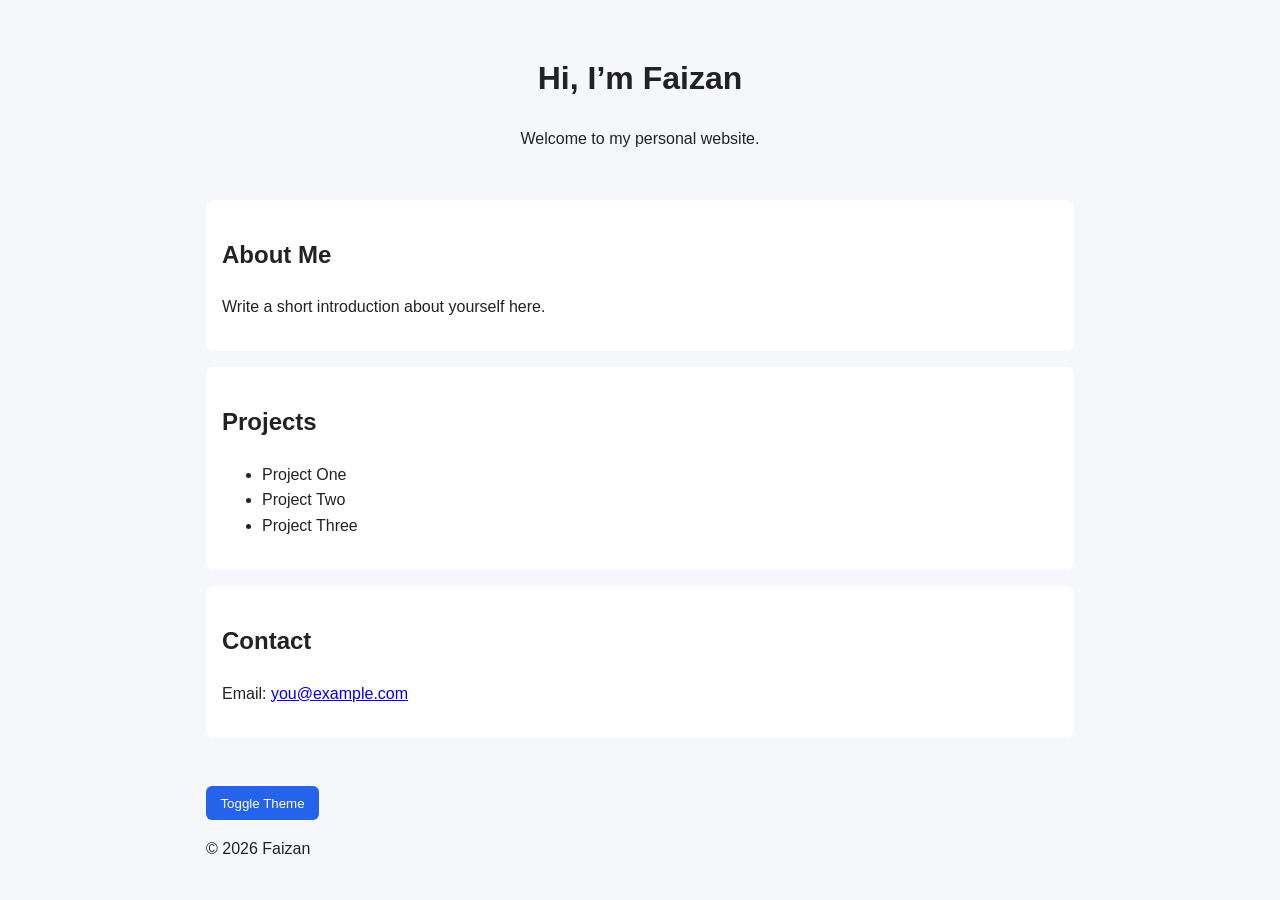
==== index.html @ 2e6a320c "Add basic personal website outline files" ====
<!doctype html>
<html lang="en">
  <head>
    <meta charset="UTF-8" />
    <meta name="viewport" content="width=device-width, initial-scale=1.0" />
    <title>My Personal Website</title>
    <link rel="stylesheet" href="styles.css" />
  </head>
  <body>
    <header class="site-header">
      <h1>Hi, I’m Faizan</h1>
      <p>Welcome to my personal website.</p>
    </header>

    <main>
      <section id="about">
        <h2>About Me</h2>
        <p>Write a short introduction about yourself here.</p>
      </section>

      <section id="projects">
        <h2>Projects</h2>
        <ul>
          <li>Project One</li>
          <li>Project Two</li>
          <li>Project Three</li>
        </ul>
      </section>

      <section id="contact">
        <h2>Contact</h2>
        <p>Email: <a href="mailto:you@example.com">you@example.com</a></p>
      </section>
    </main>

    <footer>
      <button id="theme-toggle" type="button">Toggle Theme</button>
      <p>&copy; <span id="year"></span> Faizan</p>
    </footer>

    <script src="script.js"></script>
  </body>
</html>
---- styles.css ----
* {
  box-sizing: border-box;
}

body {
  margin: 0;
  font-family: Arial, sans-serif;
  line-height: 1.6;
  background: #f5f7fb;
  color: #222;
}

.site-header,
main,
footer {
  max-width: 900px;
  margin: 0 auto;
  padding: 1rem;
}

.site-header {
  text-align: center;
  padding-top: 2rem;
}

section {
  background: #fff;
  border-radius: 8px;
  padding: 1rem;
  margin-bottom: 1rem;
}

button {
  background: #2563eb;
  color: #fff;
  border: none;
  border-radius: 6px;
  padding: 0.6rem 0.9rem;
  cursor: pointer;
}

.dark-mode {
  background: #111827;
  color: #f9fafb;
}

.dark-mode section {
  background: #1f2937;
}
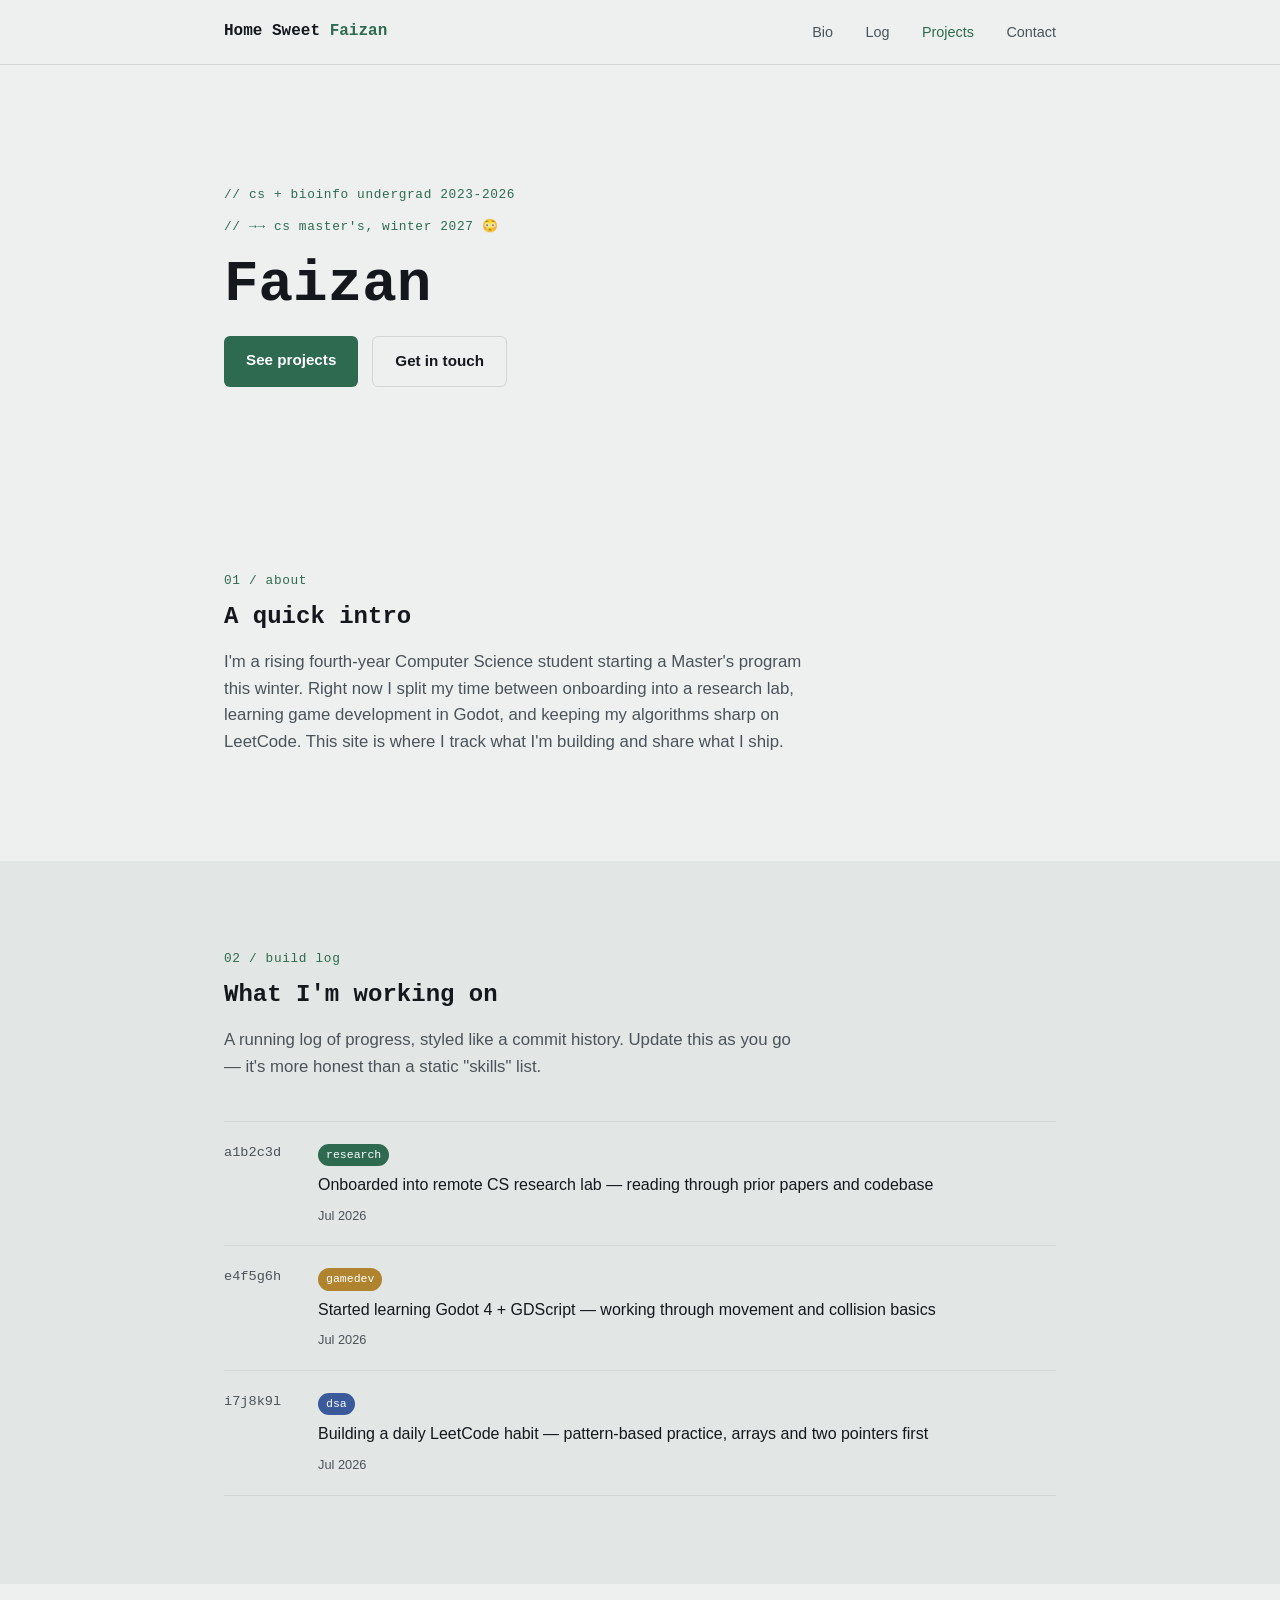
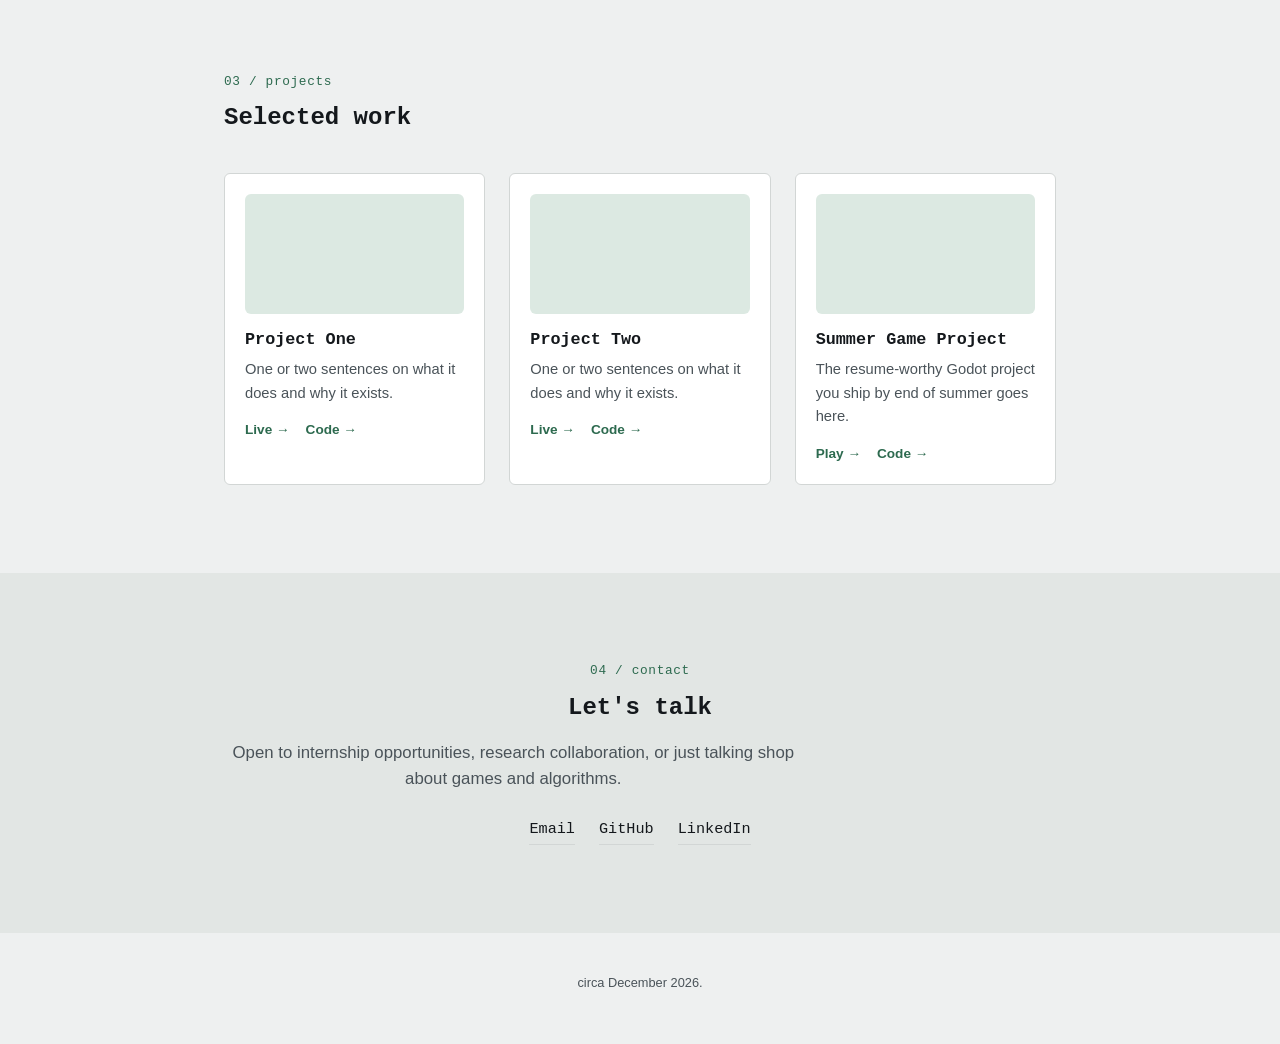
==== commit f3706135: "Headstart" ====
--- a/index.html
+++ b/index.html
@@ -1,43 +1,178 @@
-<!doctype html>
+<!DOCTYPE html>
 <html lang="en">
-  <head>
-    <meta charset="UTF-8" />
-    <meta name="viewport" content="width=device-width, initial-scale=1.0" />
-    <title>My Personal Website</title>
-    <link rel="stylesheet" href="styles.css" />
-  </head>
-  <body>
-    <header class="site-header">
-      <h1>Hi, I’m Faizan</h1>
-      <p>Welcome to my personal website.</p>
-    </header>
+<head>
+  <meta charset="UTF-8">
+  <meta name="author" content="Faizan Niazi">
+  <meta name="description" content="The aggregate of unredacted faizan files.">
+  <meta name="viewport" content="width=device-width, initial-scale=1.0">
+  <title>Home Sweet Faizan</title>
+  <link rel="stylesheet" href="style.css">
+</head>
+<body>
 
-    <main>
-      <section id="about">
-        <h2>About Me</h2>
-        <p>Write a short introduction about yourself here.</p>
-      </section>
+  <!-- ============ NAV BAR ============ -->
+  <header class="nav">
+    <div class="nav-inner">
+      <span class="nav-logo">Home Sweet <span class="accent">Faizan</span></span>
+      <nav>
+        <a href="#about">Bio</a>
+        <a href="#log">Log</a>
+        <a href="#projects">Projects</a>
+        <a href="#contact">Contact</a>
+      </nav>
+    </div>
+  </header>
 
-      <section id="projects">
-        <h2>Projects</h2>
-        <ul>
-          <li>Project One</li>
-          <li>Project Two</li>
-          <li>Project Three</li>
-        </ul>
-      </section>
+  <!-- ============ INTRO AKA HERO ============ -->
+  <section class="hero">
+    <div class="hero-inner">
+      <p class="eyebrow">// cs + bioinfo undergrad 2023-2026 </p>
+      <p class="eyebrow">// →→ cs master's, winter 2027 😳</p>
+      <h1>Faizan</h1>
+      <!-- <p class="hero-sub">
+        There are dangers and a ship in the harbor is safe, <br>
+        but that's why we build harbors; that is not why we build ships.
+      </p>
+      <p class="hero-credits"> 
+        - That one Reddit comment I read long ago.
+      </p> -->
+      <div class="hero-actions">
+        <a href="#projects" class="btn btn-primary">See projects</a>
+        <a href="#contact" class="btn btn-ghost">Get in touch</a>
+      </div>
+    </div>
+  </section>
 
-      <section id="contact">
-        <h2>Contact</h2>
-        <p>Email: <a href="mailto:you@example.com">you@example.com</a></p>
-      </section>
-    </main>
 
-    <footer>
-      <button id="theme-toggle" type="button">Toggle Theme</button>
-      <p>&copy; <span id="year"></span> Faizan</p>
-    </footer>
+  <!-- ============ ABOOT ============ -->
+  <section id="about" class="section">
+    <div class="section-inner">
+      <p class="eyebrow">01 / about</p>
+      <h2>A quick intro</h2>
+      <p class="body-text">
+        I'm a rising fourth-year Computer Science student starting a
+        Master's program this winter. Right now I split my time between
+        onboarding into a research lab, learning game development in
+        Godot, and keeping my algorithms sharp on LeetCode. This site is
+        where I track what I'm building and share what I ship.
+      </p>
+      <!--
+        TIP: Replace the paragraph above with your own bio.
+        Keep it to 2-4 sentences — this section is a preview, not a resume.
+      -->
+    </div>
+  </section>
 
-    <script src="script.js"></script>
-  </body>
+  <!-- ============ BUILD LOG (signature element) ============ -->
+  <section id="log" class="section section-alt">
+    <div class="section-inner">
+      <p class="eyebrow">02 / build log</p>
+      <h2>What I'm working on</h2>
+      <p class="body-text muted">
+        A running log of progress, styled like a commit history.
+        Update this as you go — it's more honest than a static "skills" list.
+      </p>
+
+      <ul class="log">
+        <li class="log-entry">
+          <span class="log-hash">a1b2c3d</span>
+          <div class="log-content">
+            <span class="log-tag tag-research">research</span>
+            <p>Onboarded into remote CS research lab — reading through prior papers and codebase</p>
+            <span class="log-date">Jul 2026</span>
+          </div>
+        </li>
+        <li class="log-entry">
+          <span class="log-hash">e4f5g6h</span>
+          <div class="log-content">
+            <span class="log-tag tag-gamedev">gamedev</span>
+            <p>Started learning Godot 4 + GDScript — working through movement and collision basics</p>
+            <span class="log-date">Jul 2026</span>
+          </div>
+        </li>
+        <li class="log-entry">
+          <span class="log-hash">i7j8k9l</span>
+          <div class="log-content">
+            <span class="log-tag tag-dsa">dsa</span>
+            <p>Building a daily LeetCode habit — pattern-based practice, arrays and two pointers first</p>
+            <span class="log-date">Jul 2026</span>
+          </div>
+        </li>
+        <!--
+          TIP: Add a new <li class="log-entry"> block each time you finish
+          something worth noting. Swap the tag-* class to match: tag-research,
+          tag-gamedev, tag-dsa, or add your own color in style.css.
+        -->
+      </ul>
+    </div>
+  </section>
+
+  <!-- ============ PROJECTS ============ -->
+  <section id="projects" class="section">
+    <div class="section-inner">
+      <p class="eyebrow">03 / projects</p>
+      <h2>Selected work</h2>
+
+      <div class="project-grid">
+        <article class="project-card">
+          <div class="project-thumb" aria-hidden="true"></div>
+          <h3>Project One</h3>
+          <p>One or two sentences on what it does and why it exists.</p>
+          <div class="project-links">
+            <a href="#">Live →</a>
+            <a href="#">Code →</a>
+          </div>
+        </article>
+
+        <article class="project-card">
+          <div class="project-thumb" aria-hidden="true"></div>
+          <h3>Project Two</h3>
+          <p>One or two sentences on what it does and why it exists.</p>
+          <div class="project-links">
+            <a href="#">Live →</a>
+            <a href="#">Code →</a>
+          </div>
+        </article>
+
+        <article class="project-card">
+          <div class="project-thumb" aria-hidden="true"></div>
+          <h3>Summer Game Project</h3>
+          <p>The resume-worthy Godot project you ship by end of summer goes here.</p>
+          <div class="project-links">
+            <a href="#">Play →</a>
+            <a href="#">Code →</a>
+          </div>
+        </article>
+      </div>
+      <!--
+        TIP: Duplicate a <article class="project-card"> block for each
+        new project. Replace project-thumb with a real <img> once you
+        have screenshots.
+      -->
+    </div>
+  </section>
+
+  <!-- ============ CONTACT ============ -->
+  <section id="contact" class="section section-alt">
+    <div class="section-inner center">
+      <p class="eyebrow">04 / contact</p>
+      <h2>Let's talk</h2>
+      <p class="body-text">
+        Open to internship opportunities, research collaboration, or just
+        talking shop about games and algorithms.
+      </p>
+      <div class="contact-links">
+        <a href="mailto:faizananiazi@gmail.com">Email</a>
+        <a href="https://github.com/Faizanni" target="_blank" rel="noopener">GitHub</a>
+        <a href="https://linkedin.com/in/faizanniazi" target="_blank" rel="noopener">LinkedIn</a>
+      </div>
+    </div>
+  </section>
+
+  <footer class="footer">
+    <p>circa <span id="last-updated"></span>.</p>
+  </footer>
+
+  <script src="script.js"></script>
+</body>
 </html>
--- a/style.css
+++ b/style.css
@@ -0,0 +1,286 @@
+:root {
+  /* Color */
+  --bg:          #EEF0F0;   /* page background — cool off-white */
+  --bg-alt:      #E2E6E4;   /* alternating section background */
+  --ink:         #14181C;   /* primary text */
+  --ink-soft:    #4A5359;   /* secondary text */
+  --card:        #FFFFFF;   /* card surfaces */
+  --accent:      #2D6A4F;   /* forest green — growth / progress */
+  --accent-soft: #DCE9E2;   /* accent tint for backgrounds */
+  --gold:        #B0842E;   /* secondary accent — used sparingly */
+  --line:        #D2D6D5;   /* hairline borders */
+
+  /* Type */
+  --font-display: "IBM Plex Mono", "SFMono-Regular", Consolas, monospace;
+  --font-body:    "IBM Plex Sans", -apple-system, "Segoe UI", sans-serif;
+
+  /* Layout */
+  --max-width: 880px;
+  --radius: 6px;
+}
+
+/* =========================================================
+   RESET
+   ========================================================= */
+* { box-sizing: border-box; }
+html, body {
+  margin: 0;
+  padding: 0;
+}
+body {
+  background: var(--bg);
+  color: var(--ink);
+  font-family: var(--font-body);
+  line-height: 1.6;
+  -webkit-font-smoothing: antialiased;
+}
+a {
+  color: inherit;
+  text-decoration: none;
+}
+h1, h2, h3 {
+  font-family: var(--font-display);
+  margin: 0 0 0.4em 0;
+  line-height: 1.2;
+}
+img { max-width: 100%; display: block; }
+
+:focus-visible {
+  outline: 2px solid var(--accent);
+  outline-offset: 3px;
+}
+
+@media (prefers-reduced-motion: reduce) {
+  * { animation: none !important; transition: none !important; }
+}
+
+/* =========================================================
+   SHARED LAYOUT
+   ========================================================= */
+.section-inner, .nav-inner, .hero-inner {
+  max-width: var(--max-width);
+  margin: 0 auto;
+  padding: 0 24px;
+}
+.section {
+  padding: 88px 0;
+  background: var(--bg);
+}
+.section-alt {
+  background: var(--bg-alt);
+}
+.center { text-align: center; }
+
+.eyebrow {
+  font-family: var(--font-display);
+  font-size: 0.8rem;
+  letter-spacing: 0.05em;
+  color: var(--accent);
+  margin: 0 0 12px 0;
+}
+
+.body-text {
+  max-width: 62ch;
+  color: var(--ink-soft);
+  font-size: 1.05rem;
+}
+.body-text.muted { margin-bottom: 32px; }
+
+/* =========================================================
+   NAV
+   ========================================================= */
+.nav {
+  position: sticky;
+  top: 0;
+  z-index: 10;
+  background: rgba(238, 240, 240, 0.85);
+  backdrop-filter: blur(8px);
+  border-bottom: 1px solid var(--line);
+}
+.nav-inner {
+  display: flex;
+  align-items: center;
+  justify-content: space-between;
+  height: 64px;
+}
+.nav-logo {
+  font-family: var(--font-display);
+  font-weight: 600;
+}
+.nav-logo .accent { color: var(--accent); }
+.nav nav a {
+  margin-left: 28px;
+  font-size: 0.9rem;
+  color: var(--ink-soft);
+  transition: color 0.15s ease;
+}
+.nav nav a:hover { color: var(--accent); }
+
+/* =========================================================
+   HERO
+   ========================================================= */
+.hero {
+  padding: 120px 0 96px 0;
+}
+.hero h1 {
+  font-size: clamp(2.4rem, 6vw, 3.6rem);
+  margin-bottom: 0.3em;
+}
+.hero-sub {
+  max-width: 52ch;
+  font-style:italic;
+  font-size: 1.15rem;
+  color: var(--ink-soft);
+  margin-bottom: 36px;
+}
+.hero-credits {
+  text-align: center;
+  /* font-style:italic; */
+  font-size: 0.85rem;
+  color: var(--ink-soft);
+}
+.hero-actions { display: flex; gap: 14px; flex-wrap: wrap; }
+
+.btn {
+  display: inline-block;
+  padding: 12px 22px;
+  border-radius: var(--radius);
+  font-size: 0.95rem;
+  font-weight: 600;
+  transition: transform 0.15s ease, background 0.15s ease;
+}
+.btn:hover { transform: translateY(-1px); }
+.btn-primary {
+  background: var(--accent);
+  color: #fff;
+}
+.btn-primary:hover { background: #245a41; }
+.btn-ghost {
+  border: 1px solid var(--line);
+  color: var(--ink);
+}
+.btn-ghost:hover { border-color: var(--accent); color: var(--accent); }
+
+/* =========================================================
+   BUILD LOG (signature element)
+   ========================================================= */
+.log {
+  list-style: none;
+  margin: 40px 0 0 0;
+  padding: 0;
+  border-top: 1px solid var(--line);
+}
+.log-entry {
+  display: flex;
+  gap: 20px;
+  padding: 18px 0;
+  border-bottom: 1px solid var(--line);
+}
+.log-hash {
+  flex-shrink: 0;
+  font-family: var(--font-display);
+  font-size: 0.85rem;
+  color: var(--ink-soft);
+  padding-top: 2px;
+  width: 74px;
+}
+.log-content p {
+  margin: 6px 0 4px 0;
+}
+.log-tag {
+  display: inline-block;
+  font-family: var(--font-display);
+  font-size: 0.72rem;
+  padding: 2px 8px;
+  border-radius: 999px;
+  color: #fff;
+}
+.tag-research { background: var(--accent); }
+.tag-gamedev  { background: var(--gold); }
+.tag-dsa      { background: #3A5A9B; }
+
+.log-date {
+  font-size: 0.8rem;
+  color: var(--ink-soft);
+}
+
+/* =========================================================
+   PROJECTS
+   ========================================================= */
+.project-grid {
+  display: grid;
+  grid-template-columns: repeat(auto-fit, minmax(220px, 1fr));
+  gap: 24px;
+  margin-top: 40px;
+}
+.project-card {
+  background: var(--card);
+  border: 1px solid var(--line);
+  border-radius: var(--radius);
+  padding: 20px;
+  transition: box-shadow 0.15s ease, transform 0.15s ease;
+}
+.project-card:hover {
+  box-shadow: 0 6px 20px rgba(20, 24, 28, 0.08);
+  transform: translateY(-2px);
+}
+.project-thumb {
+  height: 120px;
+  border-radius: var(--radius);
+  background: var(--accent-soft);
+  margin-bottom: 16px;
+}
+.project-card h3 { font-size: 1.05rem; }
+.project-card p {
+  color: var(--ink-soft);
+  font-size: 0.92rem;
+  margin: 8px 0 14px 0;
+}
+.project-links { display: flex; gap: 16px; }
+.project-links a {
+  font-size: 0.85rem;
+  font-weight: 600;
+  color: var(--accent);
+}
+
+/* =========================================================
+   CONTACT
+   ========================================================= */
+.contact-links {
+  display: flex;
+  gap: 24px;
+  justify-content: center;
+  margin-top: 24px;
+  flex-wrap: wrap;
+}
+.contact-links a {
+  font-family: var(--font-display);
+  font-size: 0.95rem;
+  border-bottom: 1px solid var(--line);
+  padding-bottom: 2px;
+  transition: border-color 0.15s ease, color 0.15s ease;
+}
+.contact-links a:hover {
+  color: var(--accent);
+  border-color: var(--accent);
+}
+
+/* =========================================================
+   FOOTER
+   ========================================================= */
+.footer {
+  text-align: center;
+  padding: 28px 0 40px 0;
+  font-size: 0.8rem;
+  color: var(--ink-soft);
+}
+
+/* =========================================================
+   RESPONSIVE
+   ========================================================= */
+@media (max-width: 600px) {
+  .nav nav a { margin-left: 16px; font-size: 0.82rem; }
+  .section { padding: 64px 0; }
+  .log-entry { flex-direction: column; gap: 6px; }
+  .log-hash { width: auto; }
+}
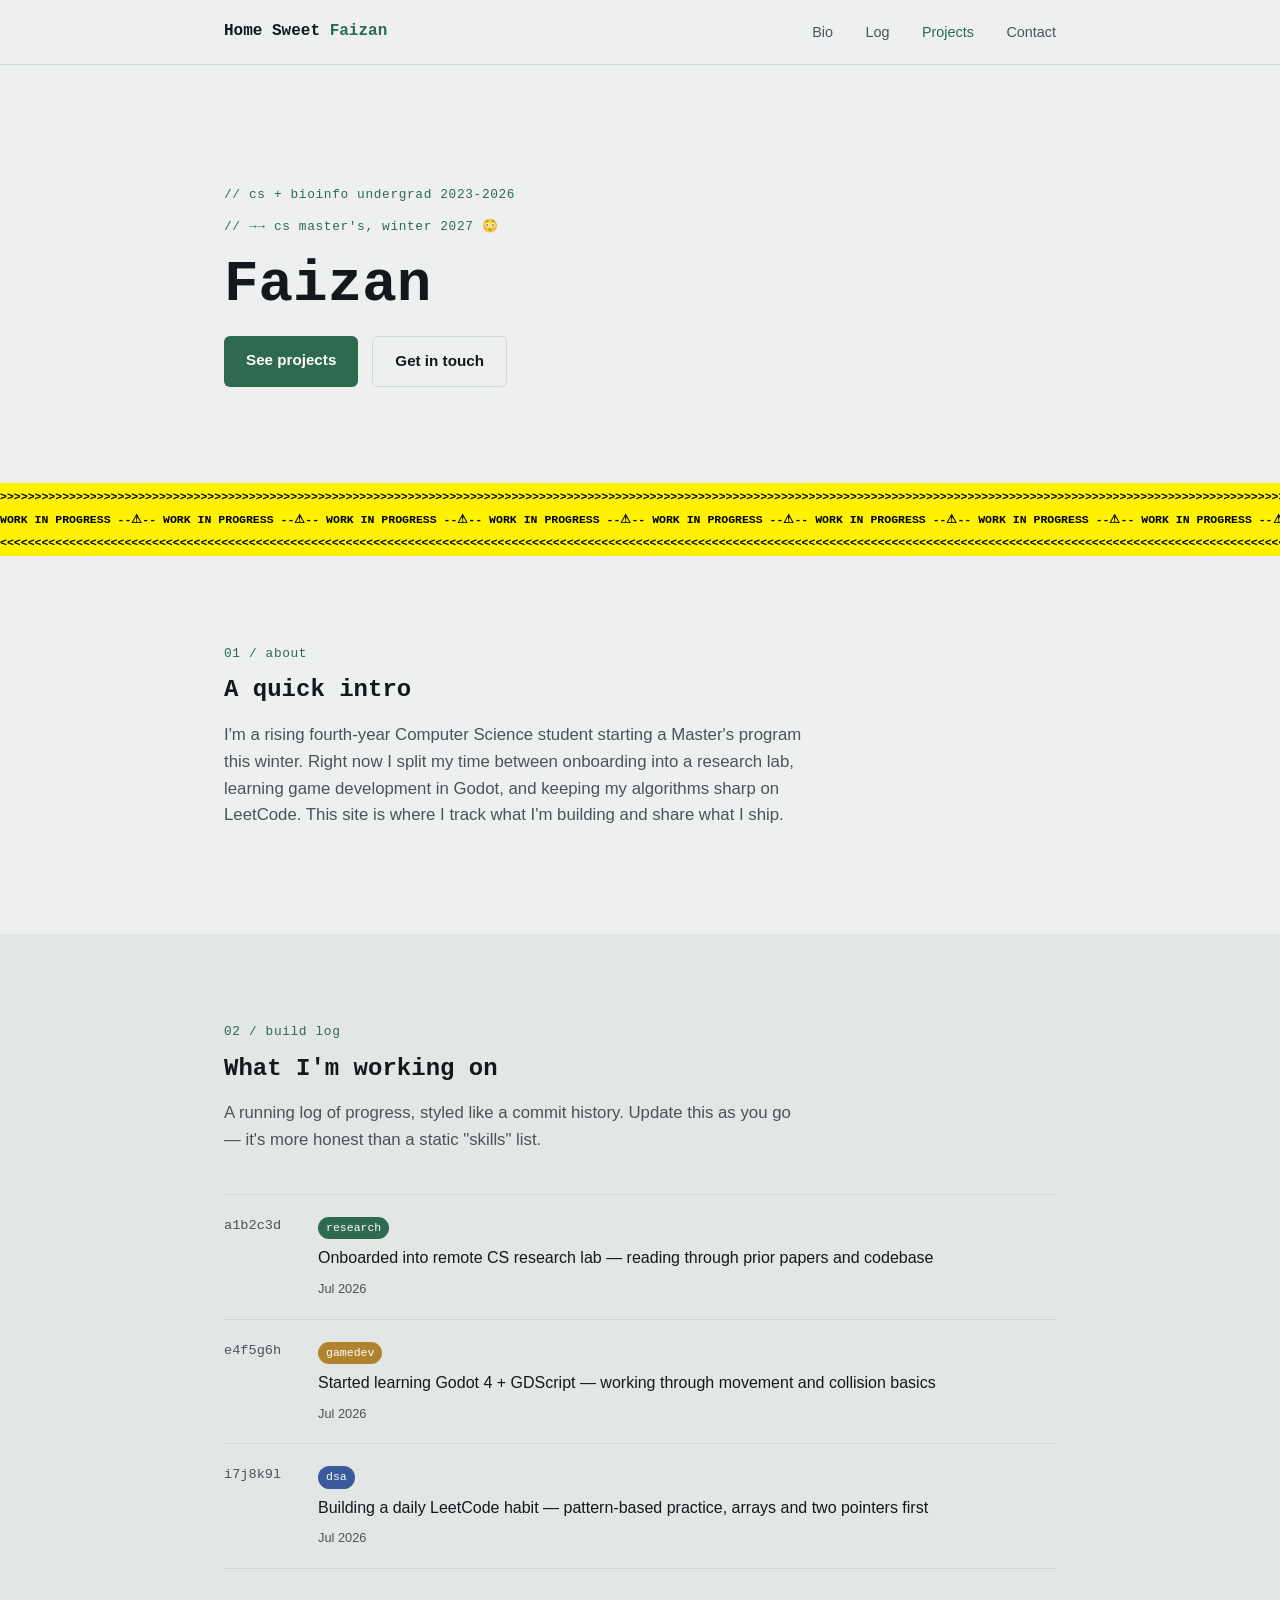
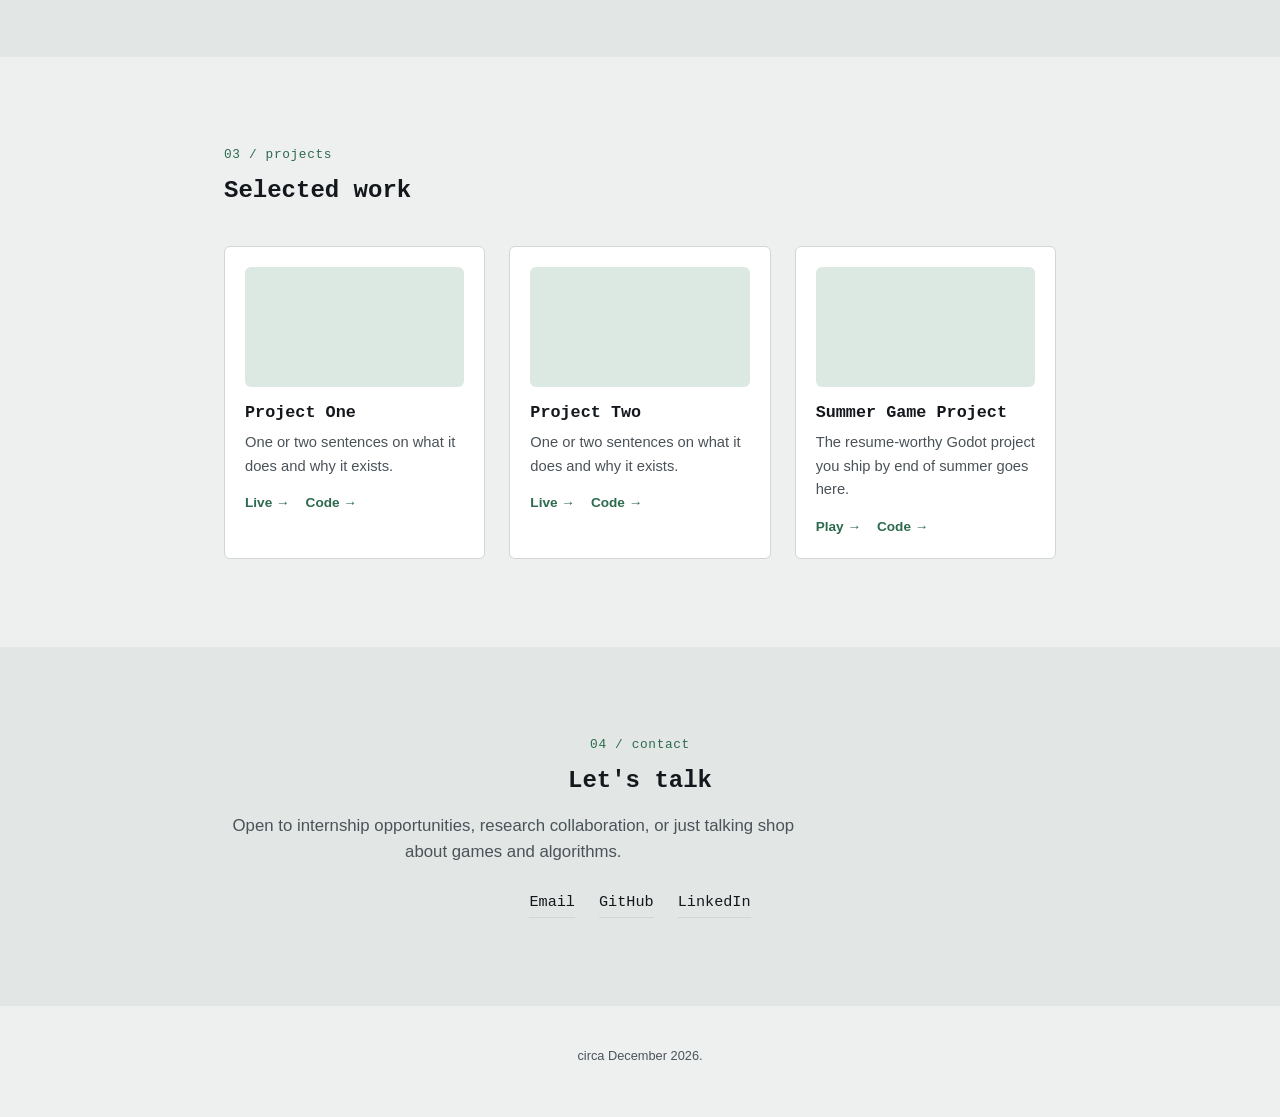
==== commit 8fbdc633: "Added Caution Tape for WIP areas" ====
--- a/index.html
+++ b/index.html
@@ -43,6 +43,8 @@
     </div>
   </section>
 
+  <!-- ============ WIP ============ -->
+  <wip-banner></wip-banner>
 
   <!-- ============ ABOOT ============ -->
   <section id="about" class="section">
--- a/style.css
+++ b/style.css
@@ -284,3 +284,25 @@
   .log-entry { flex-direction: column; gap: 6px; }
   .log-hash { width: auto; }
 }
+
+/* =========================================================
+   WIP BANNER
+   ========================================================= */
+wip-banner {
+  display: block;
+  width: 100vw;
+  margin-left: calc(50% - 50vw);
+  overflow: hidden;
+  padding: 2px 0;
+  color: #000000;
+  background: #fff200;
+  font-family: var(--font-display);
+  font-size: 0.72rem;
+  font-weight: bold;
+  line-height: 2;
+  white-space: nowrap;
+}
+
+wip-banner div {
+  width: max-content;
+}
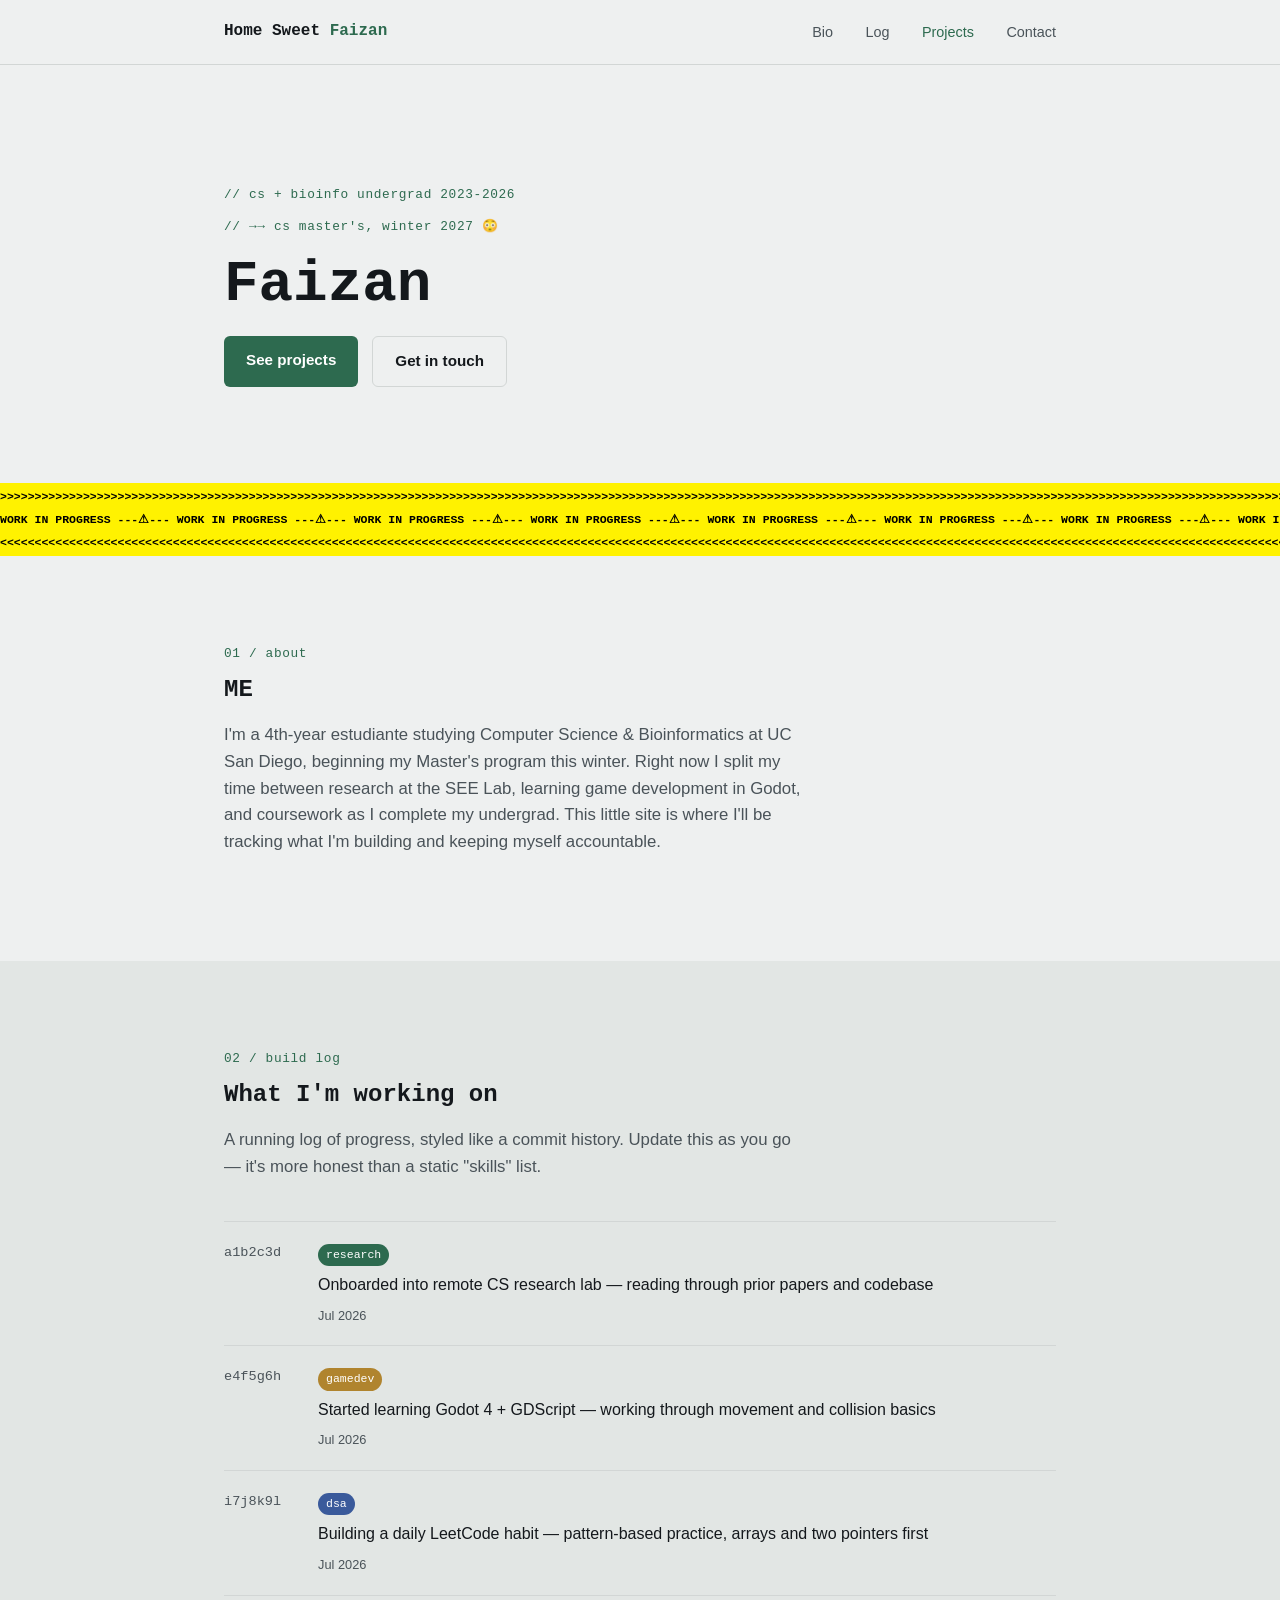
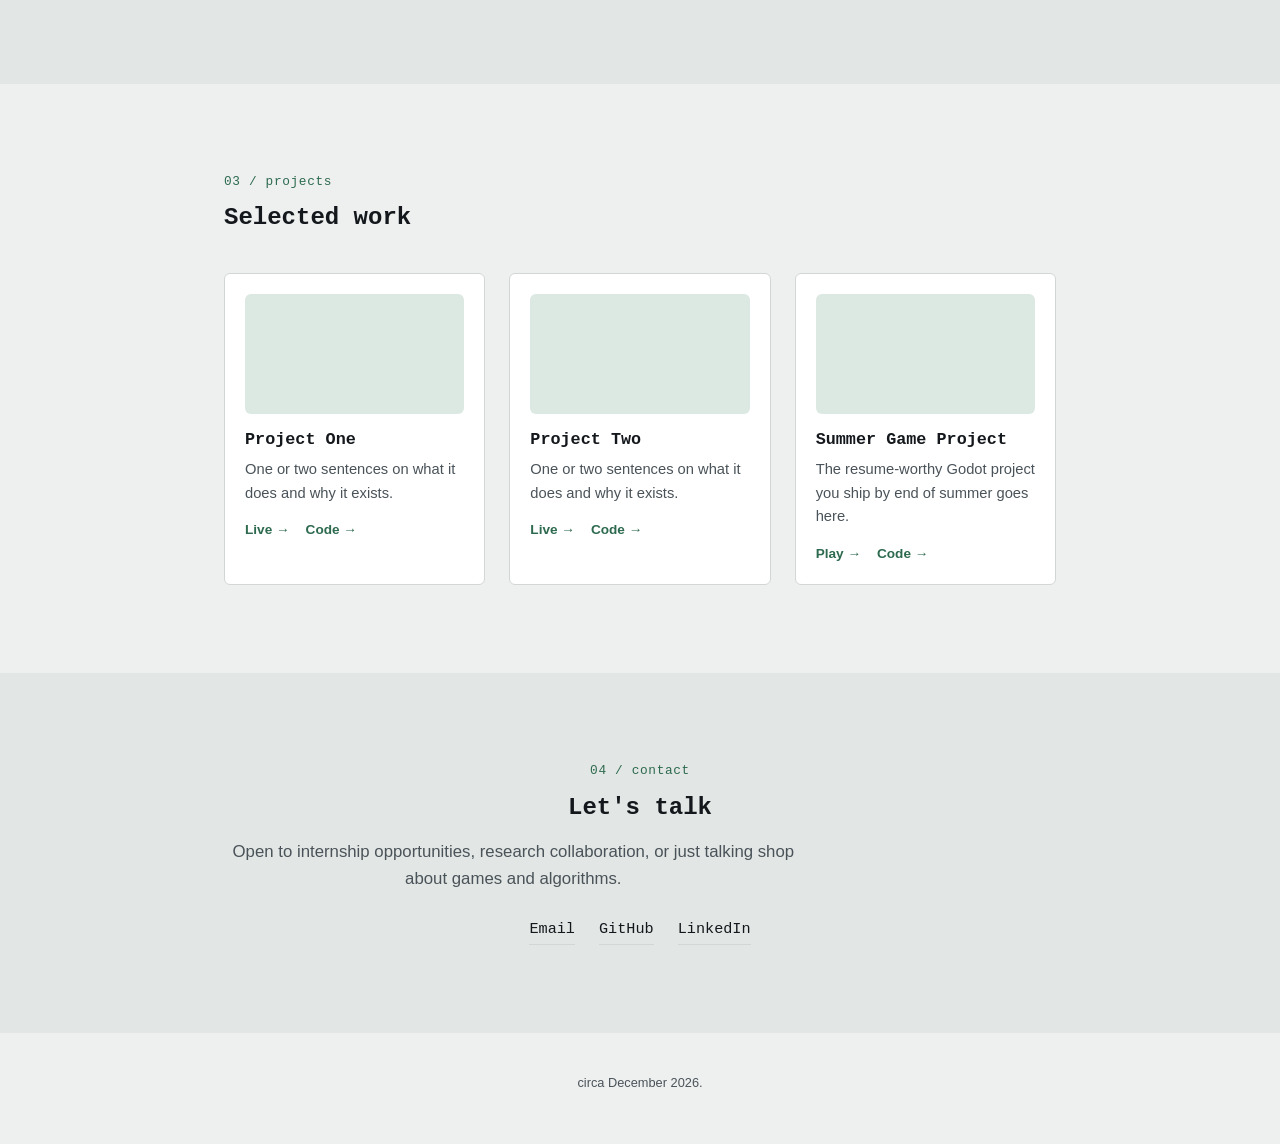
==== commit 1d56d53d: "WIP Scrolls across page & Is Toggleable" ====
--- a/index.html
+++ b/index.html
@@ -50,18 +50,14 @@
   <section id="about" class="section">
     <div class="section-inner">
       <p class="eyebrow">01 / about</p>
-      <h2>A quick intro</h2>
+      <h2>ME</h2>
       <p class="body-text">
-        I'm a rising fourth-year Computer Science student starting a
-        Master's program this winter. Right now I split my time between
-        onboarding into a research lab, learning game development in
-        Godot, and keeping my algorithms sharp on LeetCode. This site is
-        where I track what I'm building and share what I ship.
+        I'm a 4th-year estudiante studying Computer Science & Bioinformatics
+        at UC San Diego, beginning my Master's program this winter. Right now I 
+        split my time between research at the SEE Lab, learning game development in
+        Godot, and coursework as I complete my undergrad. This little site is where
+        I'll be tracking what I'm building and keeping myself accountable.
       </p>
-      <!--
-        TIP: Replace the paragraph above with your own bio.
-        Keep it to 2-4 sentences — this section is a preview, not a resume.
-      -->
     </div>
   </section>
 
--- a/style.css
+++ b/style.css
@@ -301,8 +301,23 @@
   font-weight: bold;
   line-height: 2;
   white-space: nowrap;
+  cursor: pointer;
 }
 
 wip-banner div {
   width: max-content;
+}
+
+wip-banner div:nth-child(2) {
+  animation: wip-scroll 300s linear infinite;
+  will-change: transform;
+}
+
+wip-banner.is-paused div:nth-child(2) {
+  animation-play-state: paused;
+}
+
+@keyframes wip-scroll {
+  from { transform: translateX(0); }
+  to { transform: translateX(-10%); }
 }
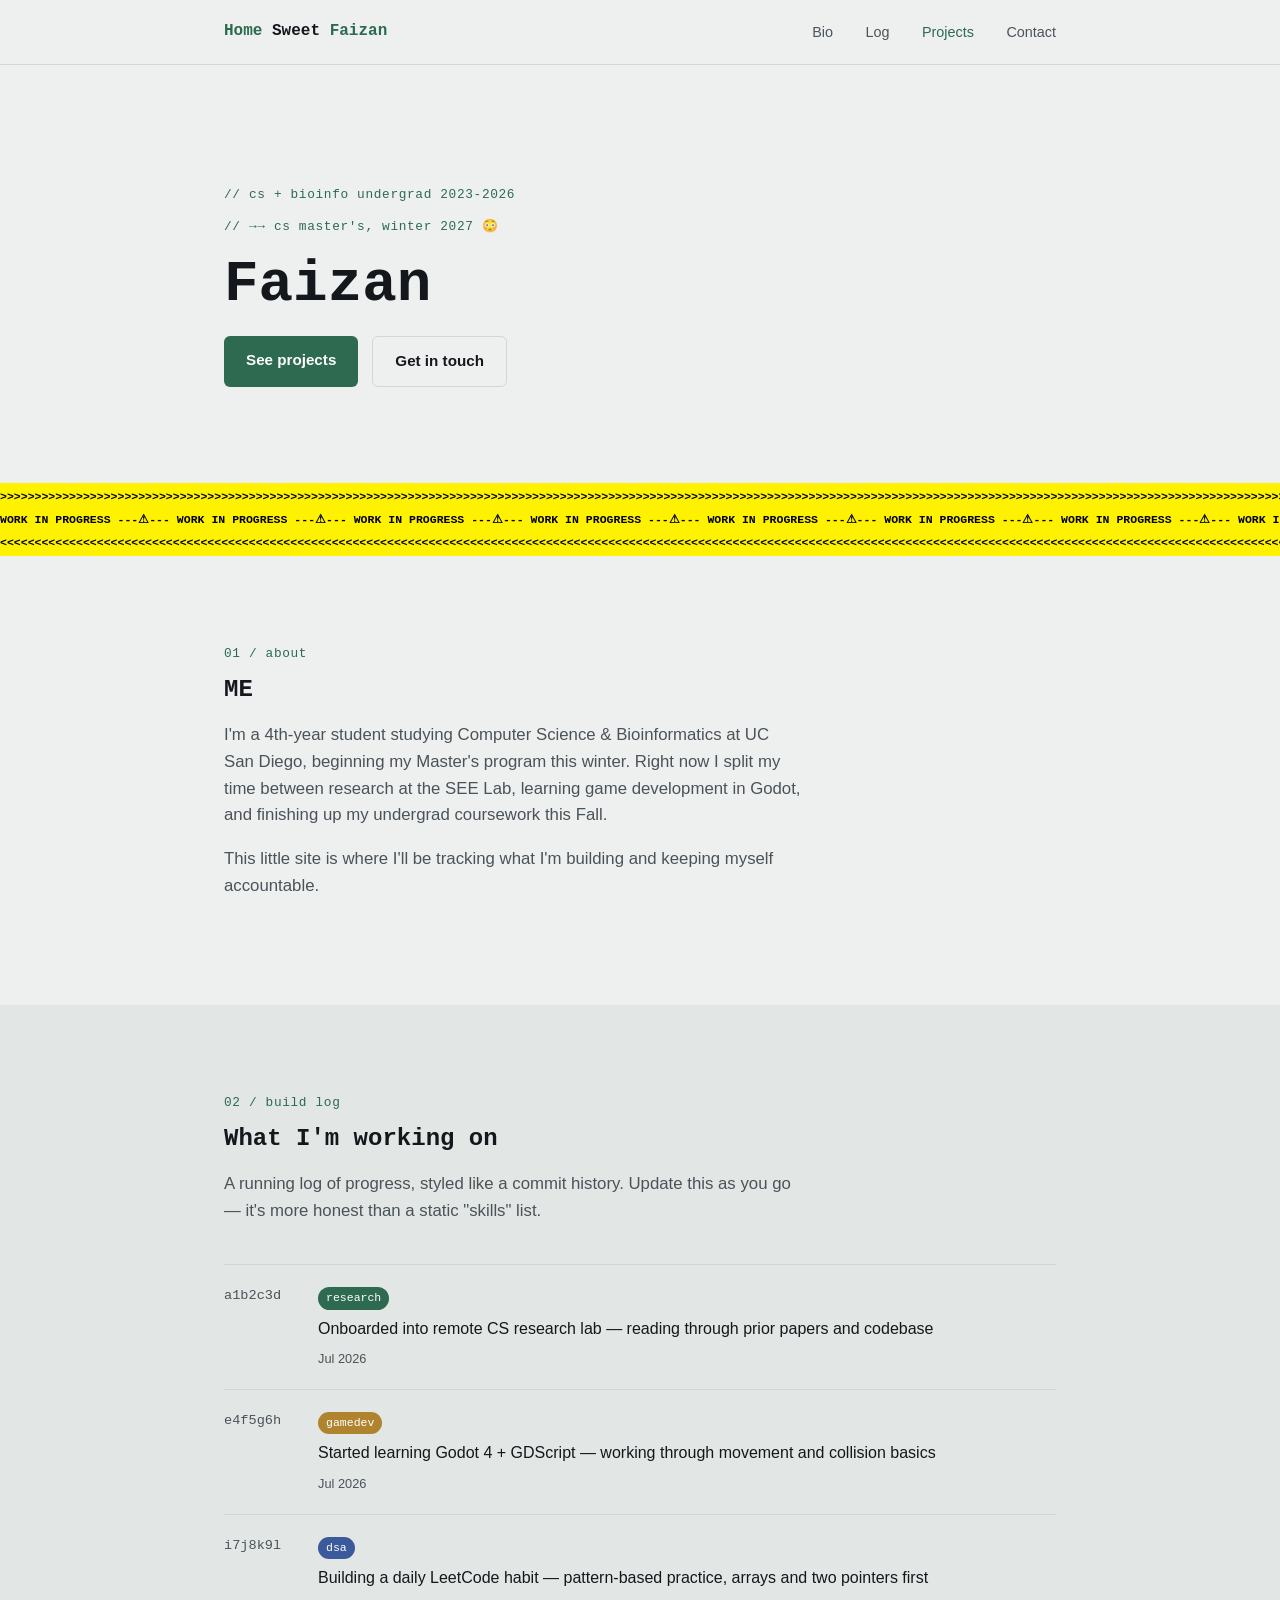
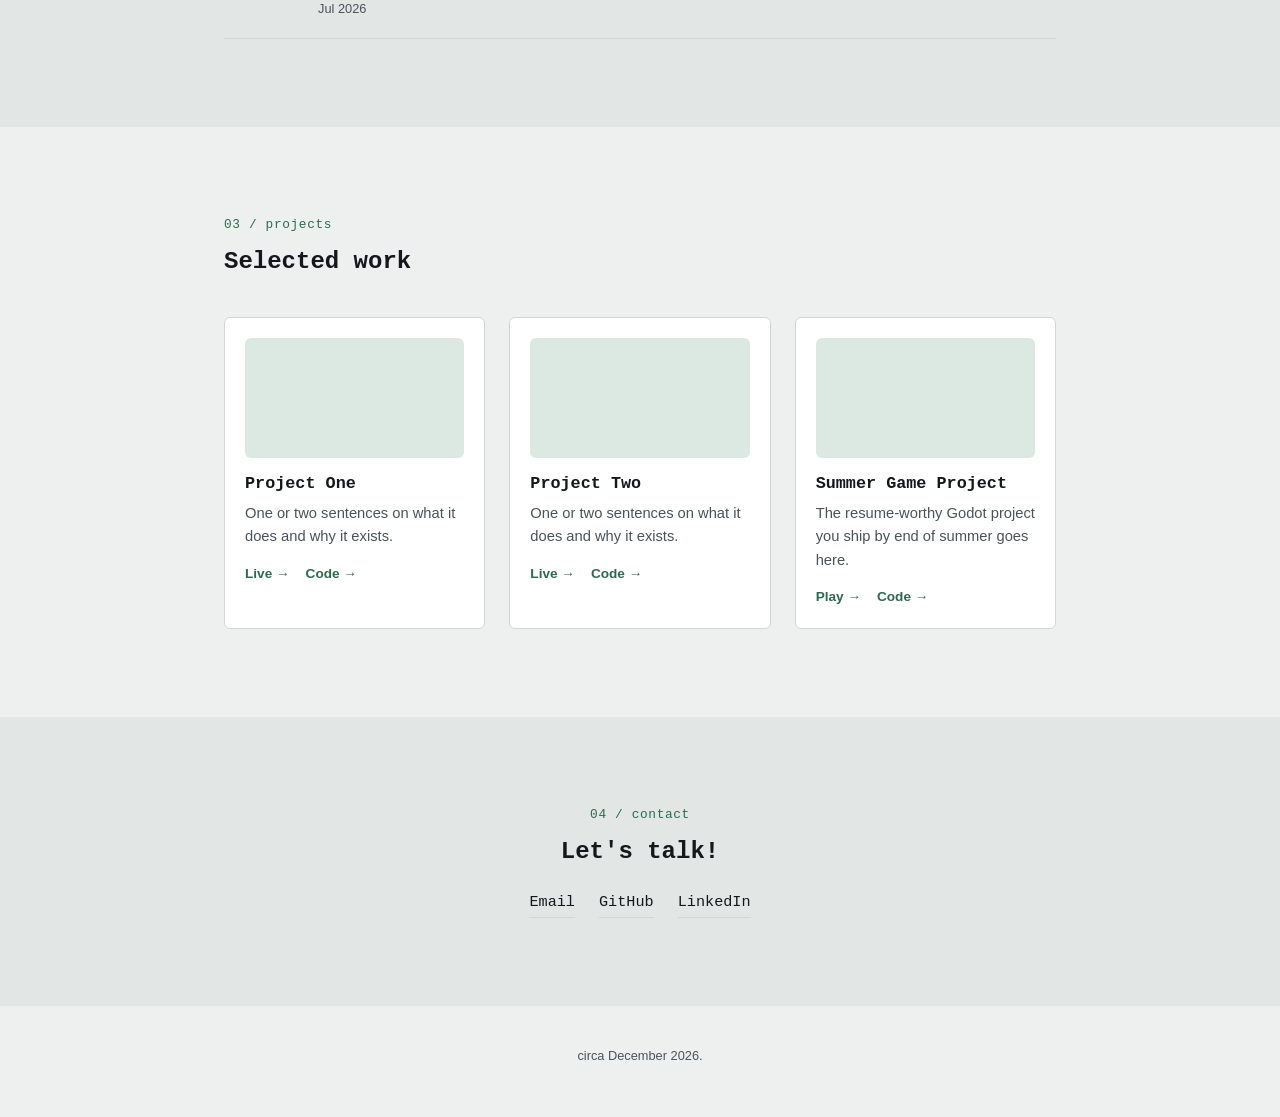
==== commit 573b6e71: "Updated About section" ====
--- a/index.html
+++ b/index.html
@@ -13,7 +13,7 @@
   <!-- ============ NAV BAR ============ -->
   <header class="nav">
     <div class="nav-inner">
-      <span class="nav-logo">Home Sweet <span class="accent">Faizan</span></span>
+      <span class="nav-logo"><span class="accent">Home</span> Sweet <span class="accent">Faizan</span></span>
       <nav>
         <a href="#about">Bio</a>
         <a href="#log">Log</a>
@@ -52,11 +52,14 @@
       <p class="eyebrow">01 / about</p>
       <h2>ME</h2>
       <p class="body-text">
-        I'm a 4th-year estudiante studying Computer Science & Bioinformatics
-        at UC San Diego, beginning my Master's program this winter. Right now I 
-        split my time between research at the SEE Lab, learning game development in
-        Godot, and coursework as I complete my undergrad. This little site is where
-        I'll be tracking what I'm building and keeping myself accountable.
+        I'm a 4th-year student studying Computer Science & Bioinformatics at 
+        UC San Diego, beginning my Master's program this winter. Right now I split 
+        my time between research at the SEE Lab, learning game development in Godot, 
+        and finishing up my undergrad coursework this Fall.
+      </p>
+      <p class="body-text">
+        This little site 
+        is where I'll be tracking what I'm building and keeping myself accountable.
       </p>
     </div>
   </section>
@@ -154,11 +157,7 @@
   <section id="contact" class="section section-alt">
     <div class="section-inner center">
       <p class="eyebrow">04 / contact</p>
-      <h2>Let's talk</h2>
-      <p class="body-text">
-        Open to internship opportunities, research collaboration, or just
-        talking shop about games and algorithms.
-      </p>
+      <h2>Let's talk!</h2>
       <div class="contact-links">
         <a href="mailto:faizananiazi@gmail.com">Email</a>
         <a href="https://github.com/Faizanni" target="_blank" rel="noopener">GitHub</a>
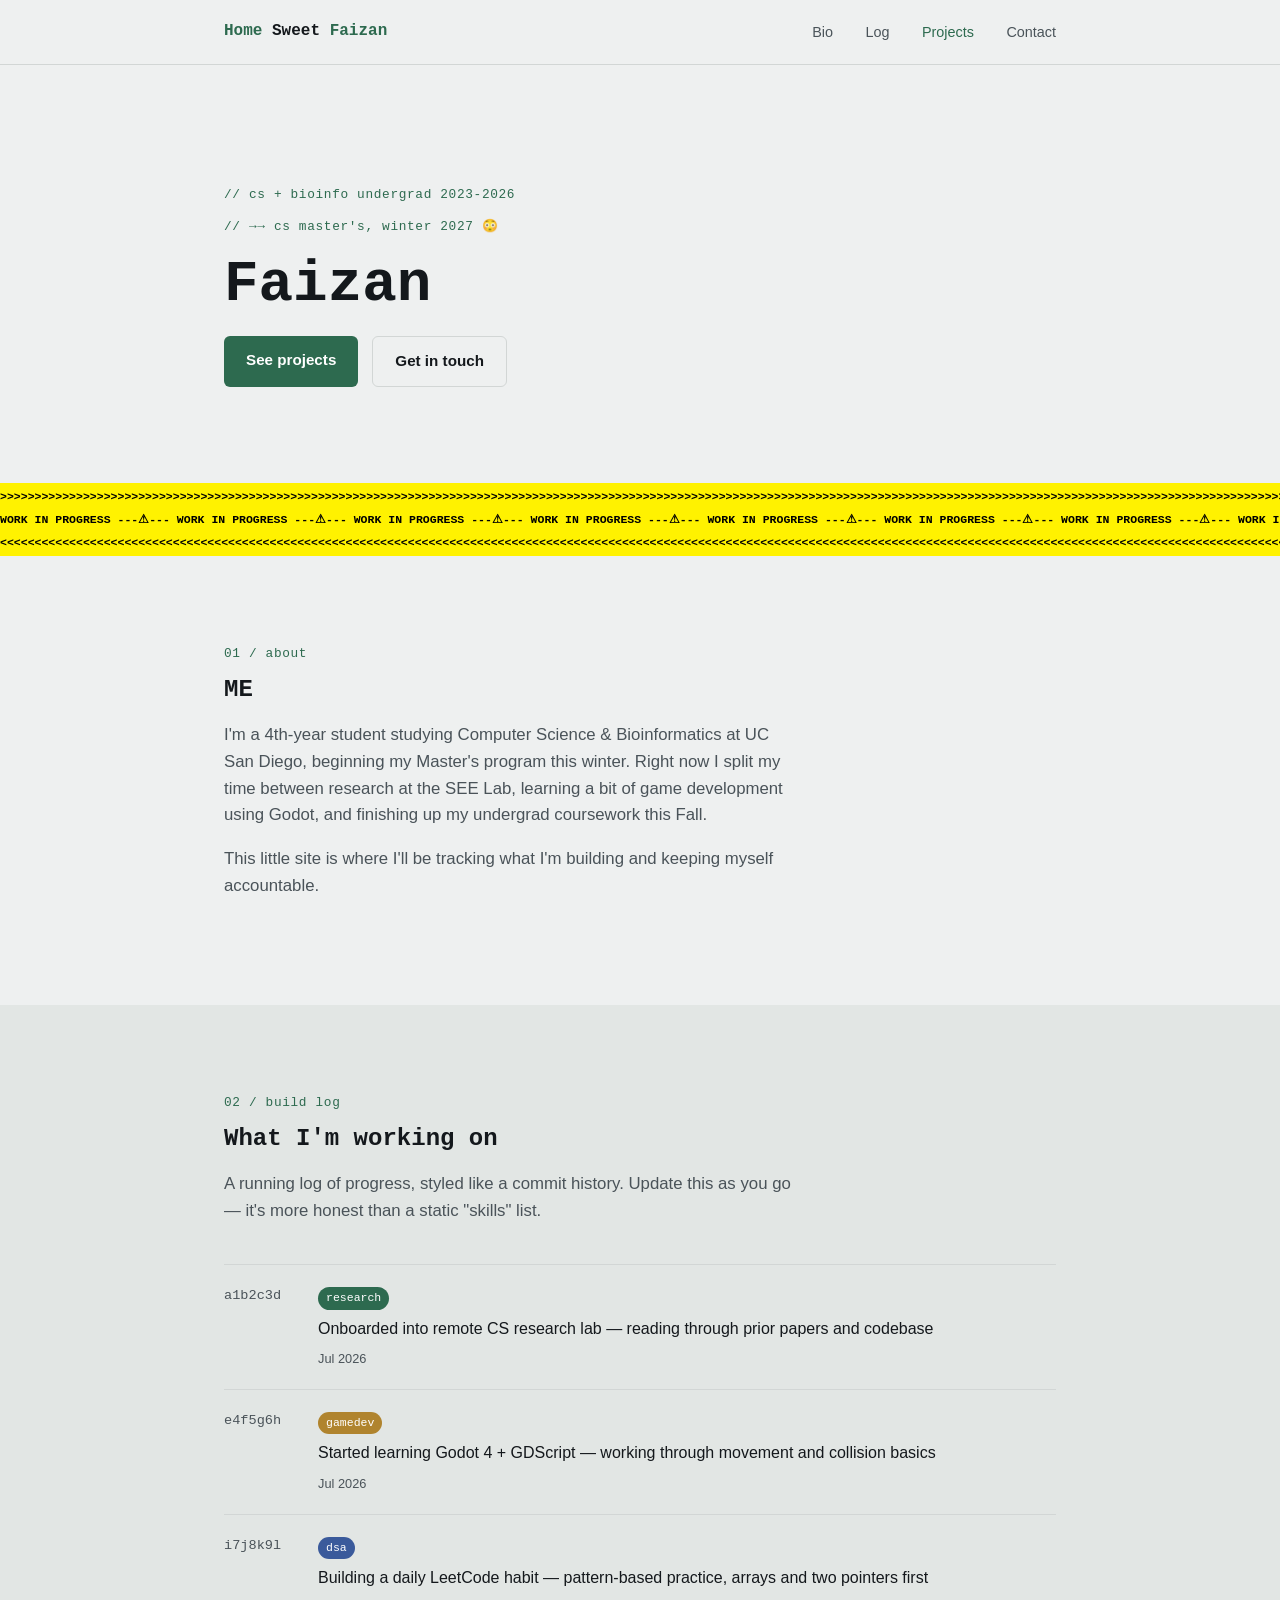
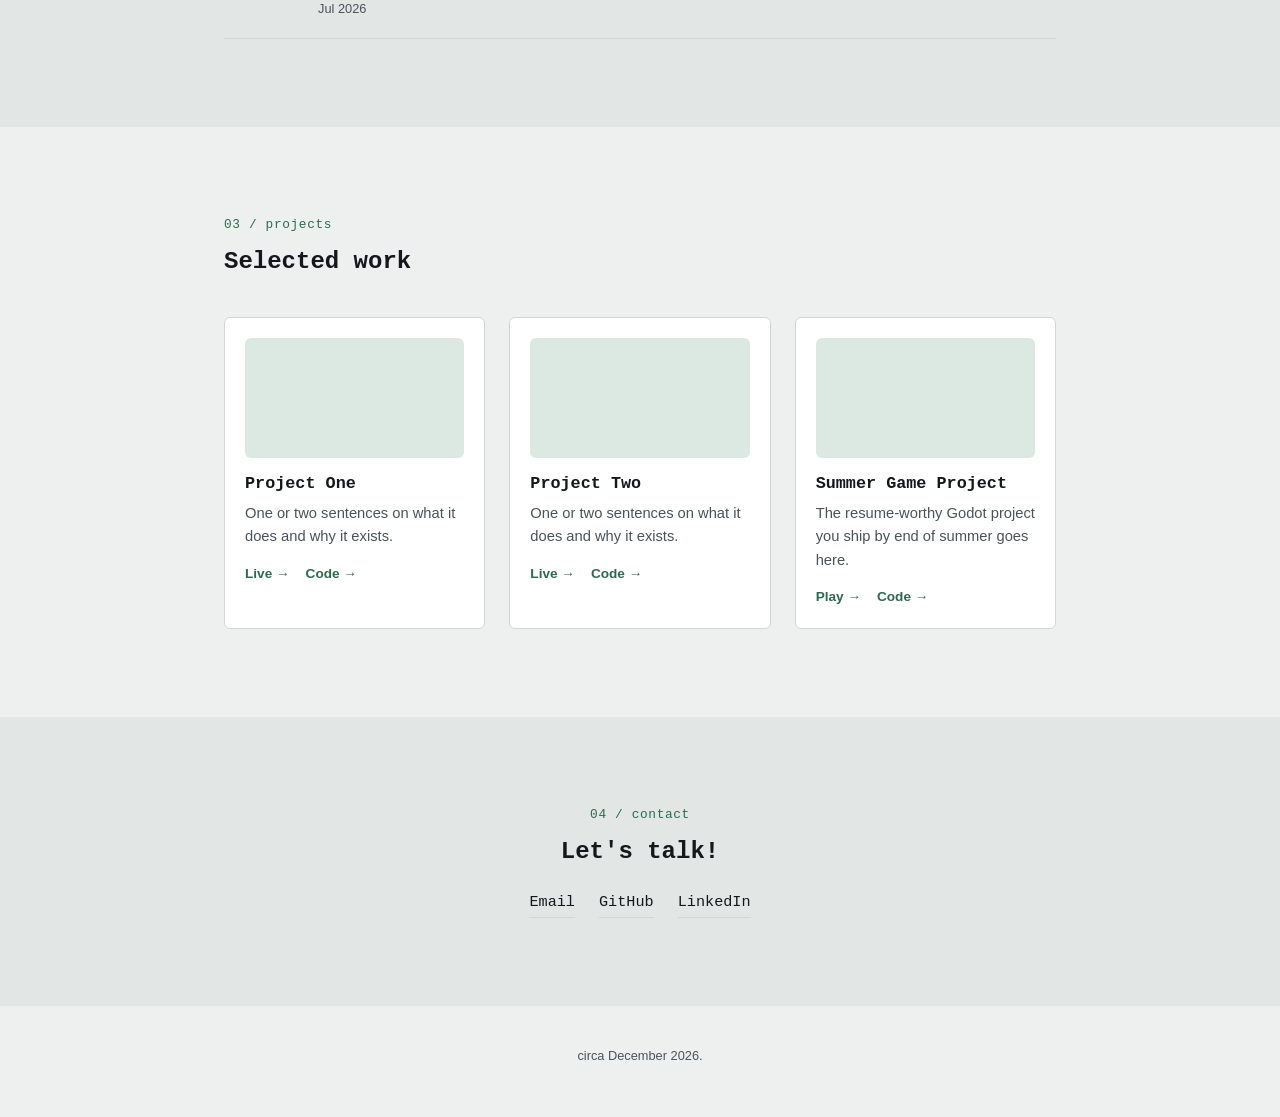
==== commit 45569516: "Readability tweaks" ====
--- a/index.html
+++ b/index.html
@@ -54,8 +54,8 @@
       <p class="body-text">
         I'm a 4th-year student studying Computer Science & Bioinformatics at 
         UC San Diego, beginning my Master's program this winter. Right now I split 
-        my time between research at the SEE Lab, learning game development in Godot, 
-        and finishing up my undergrad coursework this Fall.
+        my time between research at the SEE Lab, learning a bit of game development 
+        using Godot, and finishing up my undergrad coursework this Fall.
       </p>
       <p class="body-text">
         This little site 
--- a/style.css
+++ b/style.css
@@ -318,6 +318,6 @@
 }
 
 @keyframes wip-scroll {
-  from { transform: translateX(0); }
-  to { transform: translateX(-10%); }
+  from { transform: translateX(-10%); }
+  to { transform: translateX(0%); }
 }
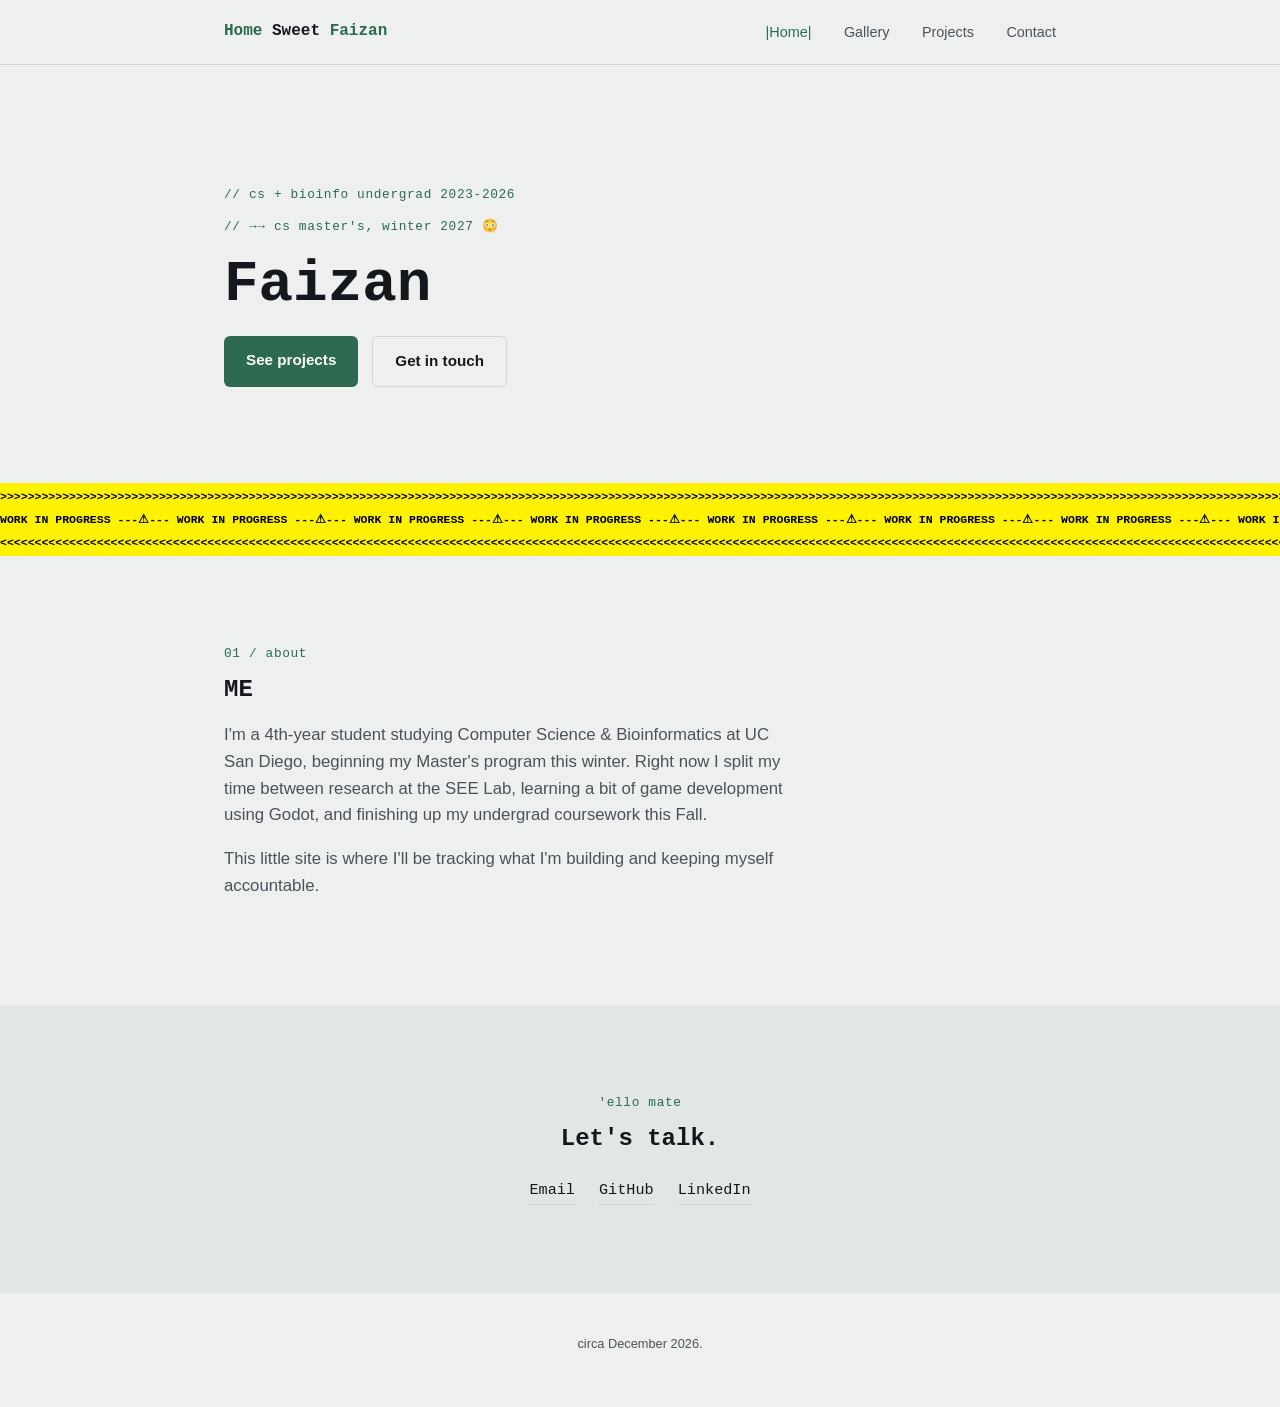
==== commit 8124e7b4: "Compartmentalized sections into own .htmls" ====
--- a/index.html
+++ b/index.html
@@ -15,9 +15,9 @@
     <div class="nav-inner">
       <span class="nav-logo"><span class="accent">Home</span> Sweet <span class="accent">Faizan</span></span>
       <nav>
-        <a href="#about">Bio</a>
-        <a href="#log">Log</a>
-        <a href="#projects">Projects</a>
+        <a href="#about">|Home|</a>
+        <a href="gallery.html">Gallery</a>
+        <a href="projects.html">Projects</a>
         <a href="#contact">Contact</a>
       </nav>
     </div>
@@ -64,100 +64,11 @@
     </div>
   </section>
 
-  <!-- ============ BUILD LOG (signature element) ============ -->
-  <section id="log" class="section section-alt">
-    <div class="section-inner">
-      <p class="eyebrow">02 / build log</p>
-      <h2>What I'm working on</h2>
-      <p class="body-text muted">
-        A running log of progress, styled like a commit history.
-        Update this as you go — it's more honest than a static "skills" list.
-      </p>
-
-      <ul class="log">
-        <li class="log-entry">
-          <span class="log-hash">a1b2c3d</span>
-          <div class="log-content">
-            <span class="log-tag tag-research">research</span>
-            <p>Onboarded into remote CS research lab — reading through prior papers and codebase</p>
-            <span class="log-date">Jul 2026</span>
-          </div>
-        </li>
-        <li class="log-entry">
-          <span class="log-hash">e4f5g6h</span>
-          <div class="log-content">
-            <span class="log-tag tag-gamedev">gamedev</span>
-            <p>Started learning Godot 4 + GDScript — working through movement and collision basics</p>
-            <span class="log-date">Jul 2026</span>
-          </div>
-        </li>
-        <li class="log-entry">
-          <span class="log-hash">i7j8k9l</span>
-          <div class="log-content">
-            <span class="log-tag tag-dsa">dsa</span>
-            <p>Building a daily LeetCode habit — pattern-based practice, arrays and two pointers first</p>
-            <span class="log-date">Jul 2026</span>
-          </div>
-        </li>
-        <!--
-          TIP: Add a new <li class="log-entry"> block each time you finish
-          something worth noting. Swap the tag-* class to match: tag-research,
-          tag-gamedev, tag-dsa, or add your own color in style.css.
-        -->
-      </ul>
-    </div>
-  </section>
-
-  <!-- ============ PROJECTS ============ -->
-  <section id="projects" class="section">
-    <div class="section-inner">
-      <p class="eyebrow">03 / projects</p>
-      <h2>Selected work</h2>
-
-      <div class="project-grid">
-        <article class="project-card">
-          <div class="project-thumb" aria-hidden="true"></div>
-          <h3>Project One</h3>
-          <p>One or two sentences on what it does and why it exists.</p>
-          <div class="project-links">
-            <a href="#">Live →</a>
-            <a href="#">Code →</a>
-          </div>
-        </article>
-
-        <article class="project-card">
-          <div class="project-thumb" aria-hidden="true"></div>
-          <h3>Project Two</h3>
-          <p>One or two sentences on what it does and why it exists.</p>
-          <div class="project-links">
-            <a href="#">Live →</a>
-            <a href="#">Code →</a>
-          </div>
-        </article>
-
-        <article class="project-card">
-          <div class="project-thumb" aria-hidden="true"></div>
-          <h3>Summer Game Project</h3>
-          <p>The resume-worthy Godot project you ship by end of summer goes here.</p>
-          <div class="project-links">
-            <a href="#">Play →</a>
-            <a href="#">Code →</a>
-          </div>
-        </article>
-      </div>
-      <!--
-        TIP: Duplicate a <article class="project-card"> block for each
-        new project. Replace project-thumb with a real <img> once you
-        have screenshots.
-      -->
-    </div>
-  </section>
-
   <!-- ============ CONTACT ============ -->
   <section id="contact" class="section section-alt">
     <div class="section-inner center">
-      <p class="eyebrow">04 / contact</p>
-      <h2>Let's talk!</h2>
+      <p class="eyebrow">'ello mate</p>
+      <h2>Let's talk.</h2>
       <div class="contact-links">
         <a href="mailto:faizananiazi@gmail.com">Email</a>
         <a href="https://github.com/Faizanni" target="_blank" rel="noopener">GitHub</a>
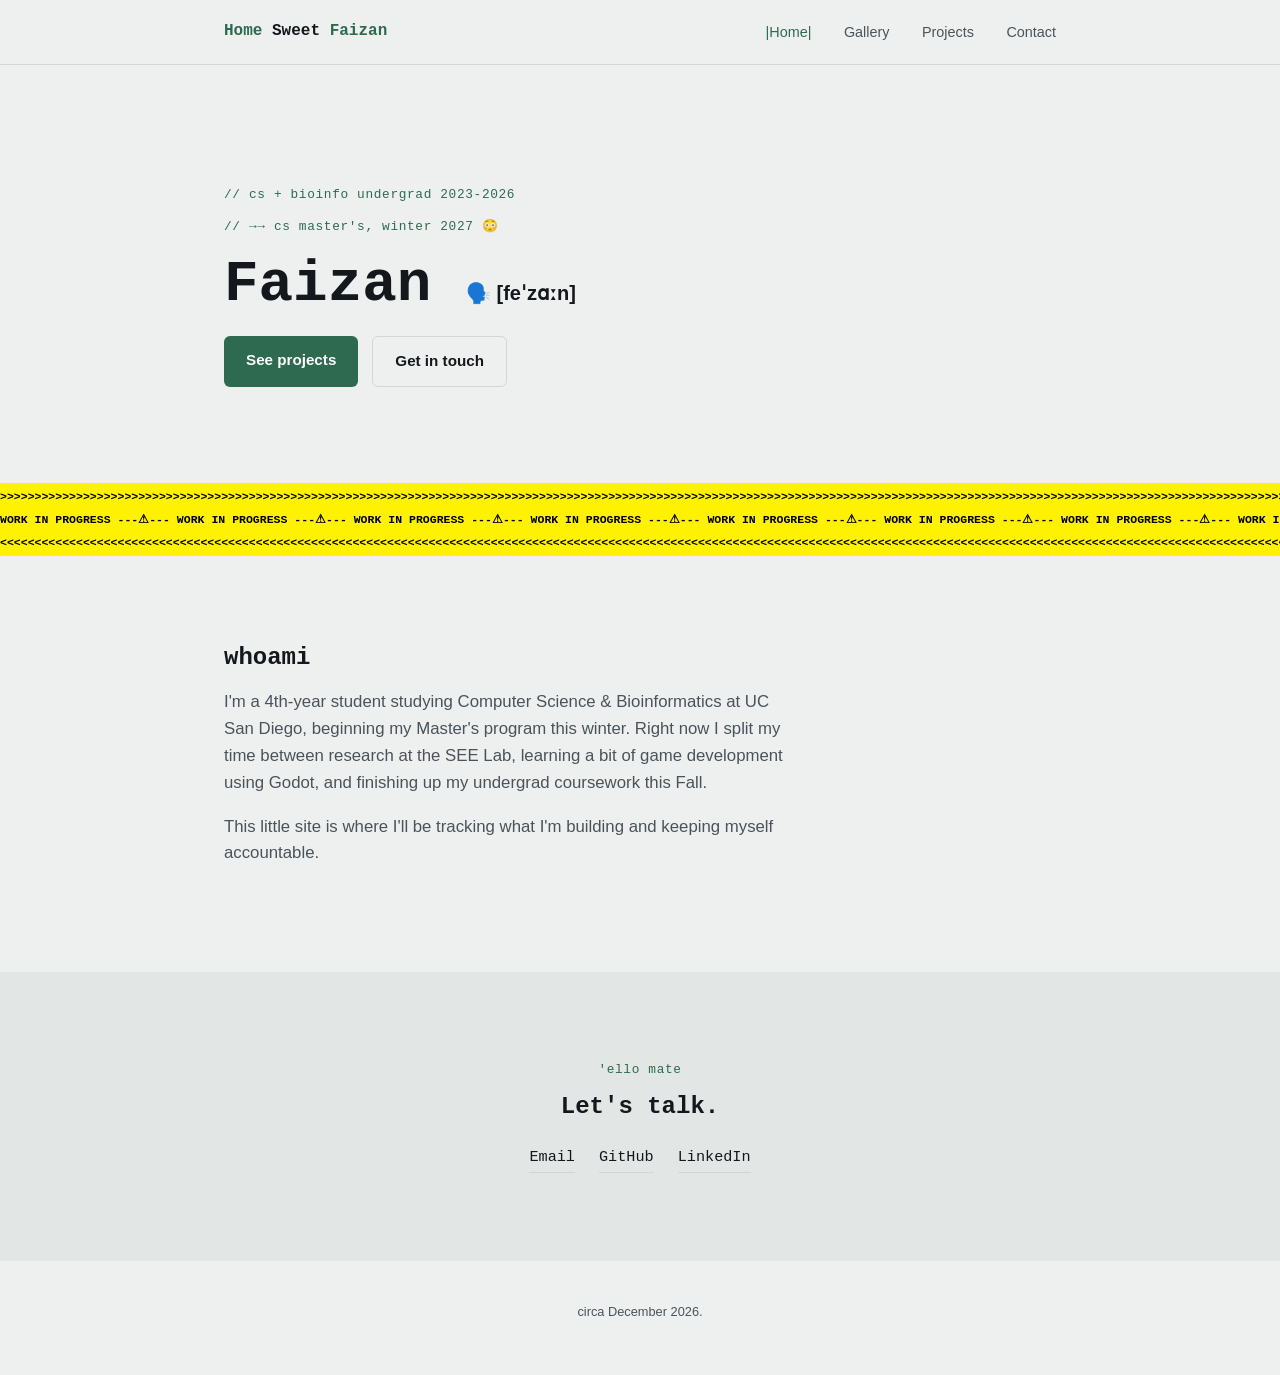
==== commit c8422551: "Added name pronunciation" ====
--- a/index.html
+++ b/index.html
@@ -28,7 +28,7 @@
     <div class="hero-inner">
       <p class="eyebrow">// cs + bioinfo undergrad 2023-2026 </p>
       <p class="eyebrow">// →→ cs master's, winter 2027 😳</p>
-      <h1>Faizan</h1>
+      <h1>Faizan <span style="font-size: 20px; font-family:Helvetica">🗣️ [feˈzɑːn]</span></h1>
       <!-- <p class="hero-sub">
         There are dangers and a ship in the harbor is safe, <br>
         but that's why we build harbors; that is not why we build ships.
@@ -49,8 +49,8 @@
   <!-- ============ ABOOT ============ -->
   <section id="about" class="section">
     <div class="section-inner">
-      <p class="eyebrow">01 / about</p>
-      <h2>ME</h2>
+      <!-- <p class="eyebrow">whoami</p> -->
+      <h2>whoami</h2>
       <p class="body-text">
         I'm a 4th-year student studying Computer Science & Bioinformatics at 
         UC San Diego, beginning my Master's program this winter. Right now I split 
